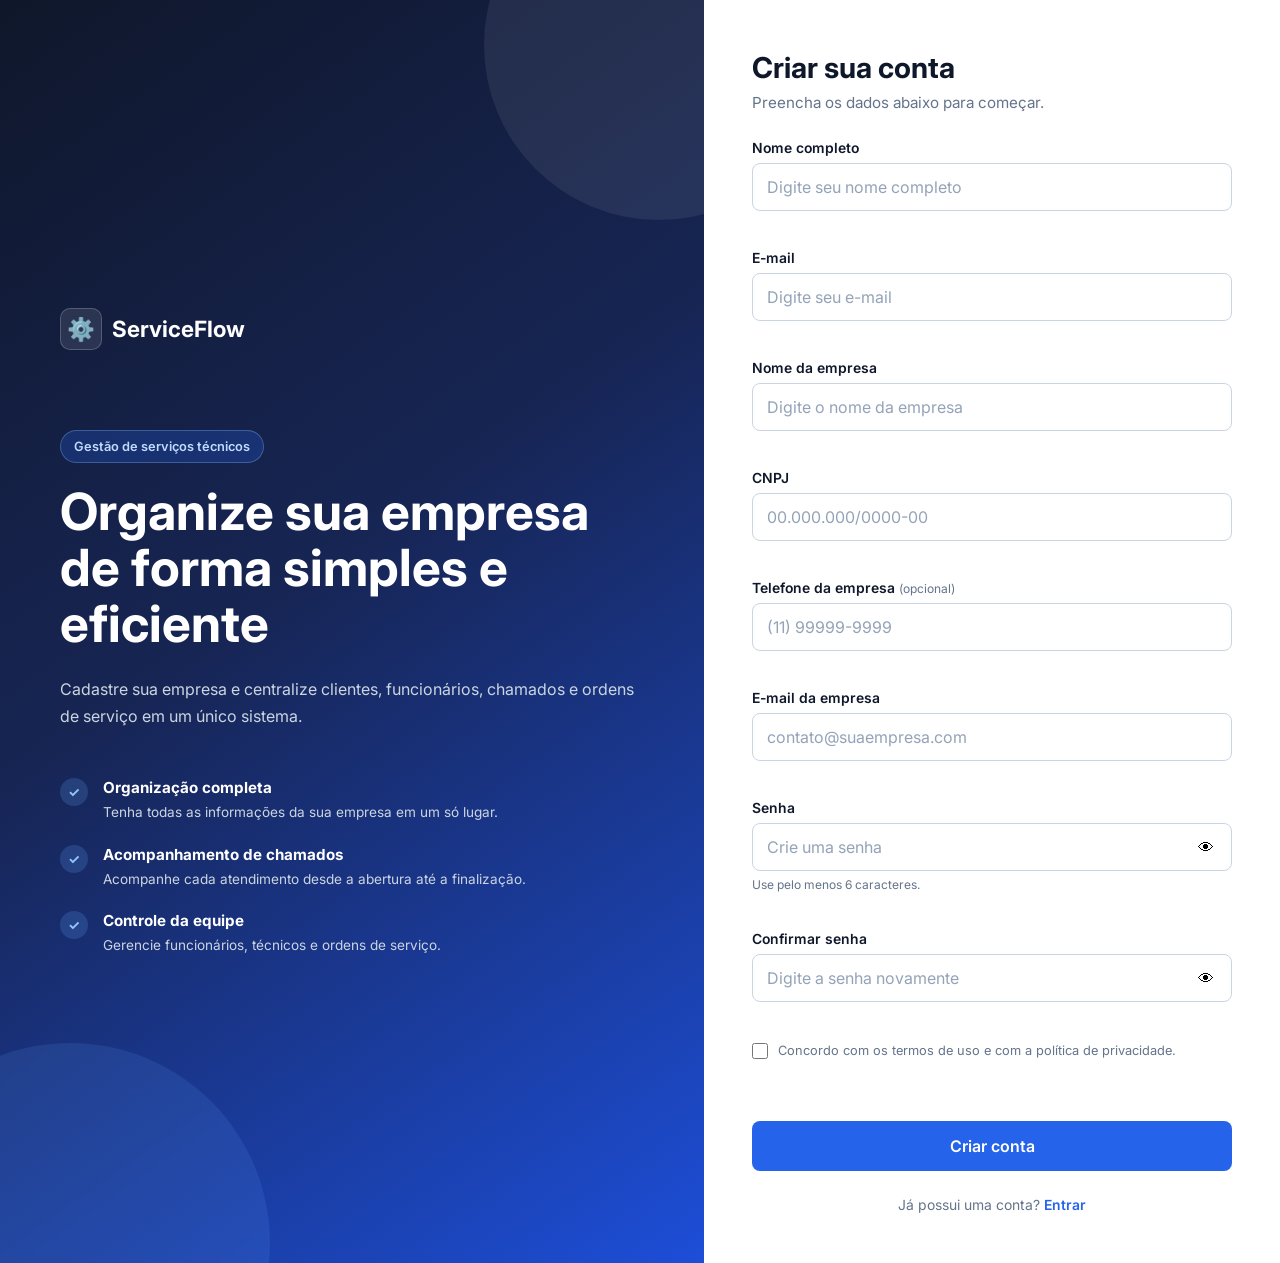
==== frontend/index.html @ 205b3e20 "feat: conclui interface administrativa do ServiceFlow" ====
<!DOCTYPE html>
<html lang="pt-br">

<head>
    <meta charset="UTF-8">

    <meta name="viewport" content="width=device-width, initial-scale=1.0">

    <title>Cadastro | ServiceFlow</title>

    <link rel="preconnect" href="https://fonts.googleapis.com">

    <link rel="preconnect" href="https://fonts.gstatic.com" crossorigin>

    <link href="https://fonts.googleapis.com/css2?family=Inter:wght@400;500;600;700&display=swap" rel="stylesheet">

    <link rel="stylesheet" href="../frontend/css/cadastro.css">
</head>

<body>

    <main class="register-page">

        <section class="presentation-section">

            <div class="presentation-content">

                <a href="index.html" class="logo">
                    <span class="logo-icon">⚙️</span>
                    <span>ServiceFlow</span>
                </a>

                <div class="presentation-text">

                    <span class="presentation-badge">
                        Gestão de serviços técnicos
                    </span>

                    <h1>
                        Organize sua empresa de forma simples e eficiente
                    </h1>

                    <p>
                        Cadastre sua empresa e centralize clientes,
                        funcionários, chamados e ordens de serviço em
                        um único sistema.
                    </p>

                </div>

                <div class="benefits">

                    <article class="benefit">

                        <div class="benefit-icon">
                            ✓
                        </div>

                        <div>
                            <h2>Organização completa</h2>

                            <p>
                                Tenha todas as informações da sua empresa
                                em um só lugar.
                            </p>
                        </div>

                    </article>

                    <article class="benefit">

                        <div class="benefit-icon">
                            ✓
                        </div>

                        <div>
                            <h2>Acompanhamento de chamados</h2>

                            <p>
                                Acompanhe cada atendimento desde a abertura
                                até a finalização.
                            </p>
                        </div>

                    </article>

                    <article class="benefit">

                        <div class="benefit-icon">
                            ✓
                        </div>

                        <div>
                            <h2>Controle da equipe</h2>

                            <p>
                                Gerencie funcionários, técnicos e ordens
                                de serviço.
                            </p>
                        </div>

                    </article>

                </div>

            </div>

        </section>

        <section class="form-section">

            <div class="register-card">

                <header class="register-header">

                    <h2>Criar sua conta</h2>

                    <p>
                        Preencha os dados abaixo para começar.
                    </p>

                </header>

                <div class="register-message" id="register-message" role="alert"></div>

                <form class="register-form" id="register-form" novalidate>

                    <div class="form-group">

                        <label for="nome">
                            Nome completo
                        </label>

                        <input type="text" id="nome" name="nome" placeholder="Digite seu nome completo"
                            autocomplete="name">

                        <small class="field-error" id="nome-error"></small>

                    </div>

                    <div class="form-group">

                        <label for="email">
                            E-mail
                        </label>

                        <input type="email" id="email" name="email" placeholder="Digite seu e-mail"
                            autocomplete="email">

                        <small class="field-error" id="email-error"></small>

                    </div>

                    <div class="form-group">

                        <label for="empresa">
                            Nome da empresa
                        </label>

                        <input type="text" id="empresa" name="empresa" placeholder="Digite o nome da empresa"
                            autocomplete="organization">

                        <small class="field-error" id="empresa-error"></small>

                    </div>

                    <div class="form-group">

                        <label for="cnpj">
                            CNPJ
                        </label>

                        <input type="text" id="cnpj" name="cnpj" placeholder="00.000.000/0000-00" inputmode="numeric"
                            maxlength="18">

                        <small class="field-error" id="cnpj-error"></small>

                    </div>

                    <div class="form-group">

                        <label for="telefone-empresa">
                            Telefone da empresa
                            <span class="optional-label">
                                (opcional)
                            </span>
                        </label>

                        <input type="tel" id="telefone-empresa" name="telefoneEmpresa" placeholder="(11) 99999-9999"
                            autocomplete="tel" maxlength="15">

                        <small class="field-error" id="telefone-empresa-error"></small>

                    </div>

                    <div class="form-group">

                        <label for="email-empresa">
                            E-mail da empresa
                        </label>

                        <input type="email" id="email-empresa" name="emailEmpresa" placeholder="contato@suaempresa.com"
                            autocomplete="email">

                        <small class="field-error" id="email-empresa-error"></small>

                    </div>

                    <div class="form-group">

                        <label for="senha">
                            Senha
                        </label>

                        <div class="password-container">

                            <input type="password" id="senha" name="senha" placeholder="Crie uma senha"
                                autocomplete="new-password">

                            <button type="button" class="show-password" data-input="senha" aria-label="Mostrar senha">
                                👁
                            </button>

                        </div>

                        <small class="password-help">
                            Use pelo menos 6 caracteres.
                        </small>

                        <small class="field-error" id="senha-error"></small>

                    </div>

                    <div class="form-group">

                        <label for="confirmar-senha">
                            Confirmar senha
                        </label>

                        <div class="password-container">

                            <input type="password" id="confirmar-senha" name="confirmarSenha"
                                placeholder="Digite a senha novamente" autocomplete="new-password">

                            <button type="button" class="show-password" data-input="confirmar-senha"
                                aria-label="Mostrar senha">
                                👁
                            </button>

                        </div>

                        <small class="field-error" id="confirmar-senha-error"></small>

                    </div>

                    <label class="terms-container">

                        <input type="checkbox" id="termos" name="termos">

                        <span>
                            Concordo com os termos de uso e com a
                            política de privacidade.
                        </span>

                    </label>

                    <small class="field-error" id="termos-error"></small>

                    <button type="submit" class="register-button" id="register-button">
                        Criar conta
                    </button>

                </form>

                <footer class="register-footer">

                    <p>
                        Já possui uma conta?

                        <a href="login.html">
                            Entrar
                        </a>
                    </p>

                </footer>

            </div>

        </section>

    </main>

    <script src="../frontend/js/cadastro.js"></script>

</body>

</html>
---- frontend/css/cadastro.css ----
* {
    margin: 0;
    padding: 0;
    box-sizing: border-box;
}

:root {
    --primary: #2563eb;
    --primary-hover: #1d4ed8;
    --primary-light: #dbeafe;

    --background: #f8fafc;
    --surface: #ffffff;

    --text: #0f172a;
    --text-secondary: #64748b;

    --border: #cbd5e1;
    --border-focus: #2563eb;

    --success: #16a34a;
    --success-background: #dcfce7;

    --danger: #dc2626;
    --danger-background: #fee2e2;
}

body {
    min-height: 100vh;

    font-family: "Inter", sans-serif;

    background: var(--background);
    color: var(--text);
}

button,
input {
    font: inherit;
}

.register-page {
    display: grid;
    grid-template-columns: minmax(0, 1.1fr) minmax(480px, 0.9fr);

    min-height: 100vh;
}

.presentation-section {
    position: relative;

    display: flex;
    align-items: center;

    padding: 60px;

    overflow: hidden;

    background:
        linear-gradient(
            145deg,
            #0f172a 0%,
            #172554 45%,
            #1d4ed8 100%
        );

    color: #ffffff;
}

.presentation-section::before {
    content: "";

    position: absolute;
    top: -130px;
    right: -130px;

    width: 350px;
    height: 350px;
    border-radius: 50%;

    background: rgba(255, 255, 255, 0.07);
}

.presentation-section::after {
    content: "";

    position: absolute;
    bottom: -180px;
    left: -130px;

    width: 400px;
    height: 400px;
    border-radius: 50%;

    background: rgba(96, 165, 250, 0.13);
}

.presentation-content {
    position: relative;
    z-index: 1;

    width: 100%;
    max-width: 650px;
    margin: 0 auto;
}

.logo {
    display: inline-flex;
    align-items: center;
    gap: 10px;

    margin-bottom: 80px;

    color: #ffffff;

    font-size: 1.4rem;
    font-weight: 700;

    text-decoration: none;
}

.logo-icon {
    display: flex;
    align-items: center;
    justify-content: center;

    width: 42px;
    height: 42px;

    border: 1px solid rgba(255, 255, 255, 0.2);
    border-radius: 10px;

    background: rgba(255, 255, 255, 0.1);
}

.presentation-badge {
    display: inline-flex;

    margin-bottom: 20px;
    padding: 8px 13px;

    border: 1px solid rgba(147, 197, 253, 0.3);
    border-radius: 999px;

    background: rgba(37, 99, 235, 0.25);

    color: #bfdbfe;

    font-size: 0.8rem;
    font-weight: 600;
}

.presentation-text h1 {
    max-width: 600px;

    font-size: clamp(2rem, 4vw, 3.4rem);
    line-height: 1.1;
}

.presentation-text > p {
    max-width: 580px;

    margin-top: 24px;

    color: #cbd5e1;

    font-size: 1rem;
    line-height: 1.7;
}

.benefits {
    display: flex;
    flex-direction: column;
    gap: 22px;

    margin-top: 48px;
}

.benefit {
    display: flex;
    align-items: flex-start;
    gap: 15px;
}

.benefit-icon {
    display: flex;
    align-items: center;
    justify-content: center;

    flex-shrink: 0;

    width: 28px;
    height: 28px;
    border-radius: 50%;

    background: rgba(96, 165, 250, 0.2);
    color: #93c5fd;

    font-size: 0.85rem;
    font-weight: 700;
}

.benefit h2 {
    font-size: 0.95rem;
}

.benefit p {
    margin-top: 5px;

    color: #cbd5e1;

    font-size: 0.85rem;
    line-height: 1.5;
}

.form-section {
    display: flex;
    align-items: center;
    justify-content: center;

    padding: 50px 32px;

    background: var(--surface);
}

.register-card {
    width: 100%;
    max-width: 480px;
}

.register-header {
    margin-bottom: 28px;
}

.register-header h2 {
    font-size: 1.8rem;
}

.register-header p {
    margin-top: 8px;

    color: var(--text-secondary);

    font-size: 0.95rem;
}

.register-message {
    display: none;

    margin-bottom: 20px;
    padding: 13px 15px;

    border-radius: 8px;

    font-size: 0.88rem;
    line-height: 1.5;
}

.register-message.error {
    display: block;

    border: 1px solid #fecaca;

    background: var(--danger-background);
    color: #991b1b;
}

.register-message.success {
    display: block;

    border: 1px solid #bbf7d0;

    background: var(--success-background);
    color: #166534;
}

.register-form {
    display: flex;
    flex-direction: column;
    gap: 18px;
}

.form-group {
    display: flex;
    flex-direction: column;
}

.form-group label {
    margin-bottom: 7px;

    font-size: 0.87rem;
    font-weight: 600;
}

.form-group input {
    width: 100%;
    height: 48px;

    padding: 0 14px;

    border: 1px solid var(--border);
    border-radius: 8px;

    background: #ffffff;
    color: var(--text);

    outline: none;

    transition:
        border-color 0.2s ease,
        box-shadow 0.2s ease;
}

.form-group input::placeholder {
    color: #94a3b8;
}

.form-group input:focus {
    border-color: var(--border-focus);

    box-shadow:
        0 0 0 3px rgba(37, 99, 235, 0.12);
}

.form-group input.input-error {
    border-color: var(--danger);

    box-shadow:
        0 0 0 3px rgba(220, 38, 38, 0.08);
}

.password-container {
    position: relative;
}

.password-container input {
    padding-right: 48px;
}

.show-password {
    position: absolute;
    top: 50%;
    right: 8px;

    display: flex;
    align-items: center;
    justify-content: center;

    width: 36px;
    height: 36px;

    border: none;
    border-radius: 6px;

    background: transparent;

    cursor: pointer;

    transform: translateY(-50%);
}

.show-password:hover {
    background: #f1f5f9;
}

.password-help {
    margin-top: 6px;

    color: var(--text-secondary);

    font-size: 0.75rem;
}

.field-error {
    min-height: 16px;
    margin-top: 5px;

    color: var(--danger);

    font-size: 0.75rem;
}

.terms-container {
    display: flex;
    align-items: flex-start;
    gap: 10px;

    color: var(--text-secondary);

    font-size: 0.8rem;
    line-height: 1.5;

    cursor: pointer;
}

.terms-container input {
    width: 16px;
    height: 16px;
    margin-top: 2px;

    accent-color: var(--primary);
}

.register-button {
    display: flex;
    align-items: center;
    justify-content: center;

    width: 100%;
    min-height: 50px;
    margin-top: 4px;

    border: none;
    border-radius: 8px;

    background: var(--primary);
    color: #ffffff;

    font-weight: 600;

    cursor: pointer;

    transition:
        background 0.2s ease,
        transform 0.2s ease;
}

.register-button:hover {
    background: var(--primary-hover);
}

.register-button:active {
    transform: scale(0.99);
}

.register-button:disabled {
    opacity: 0.65;
    cursor: not-allowed;
}

.register-footer {
    margin-top: 26px;

    color: var(--text-secondary);

    text-align: center;
    font-size: 0.87rem;
}

.register-footer a {
    color: var(--primary);

    font-weight: 600;

    text-decoration: none;
}

.register-footer a:hover {
    text-decoration: underline;
}

@media (max-width: 950px) {
    .register-page {
        grid-template-columns: 1fr;
    }

    .presentation-section {
        display: none;
    }

    .form-section {
        min-height: 100vh;
    }
}

@media (max-width: 550px) {
    .form-section {
        align-items: flex-start;

        padding: 32px 20px;
    }

    .register-header h2 {
        font-size: 1.55rem;
    }
}

.optional-label {
    color: var(--text-secondary);
    font-size: 0.75rem;
    font-weight: 400;
}
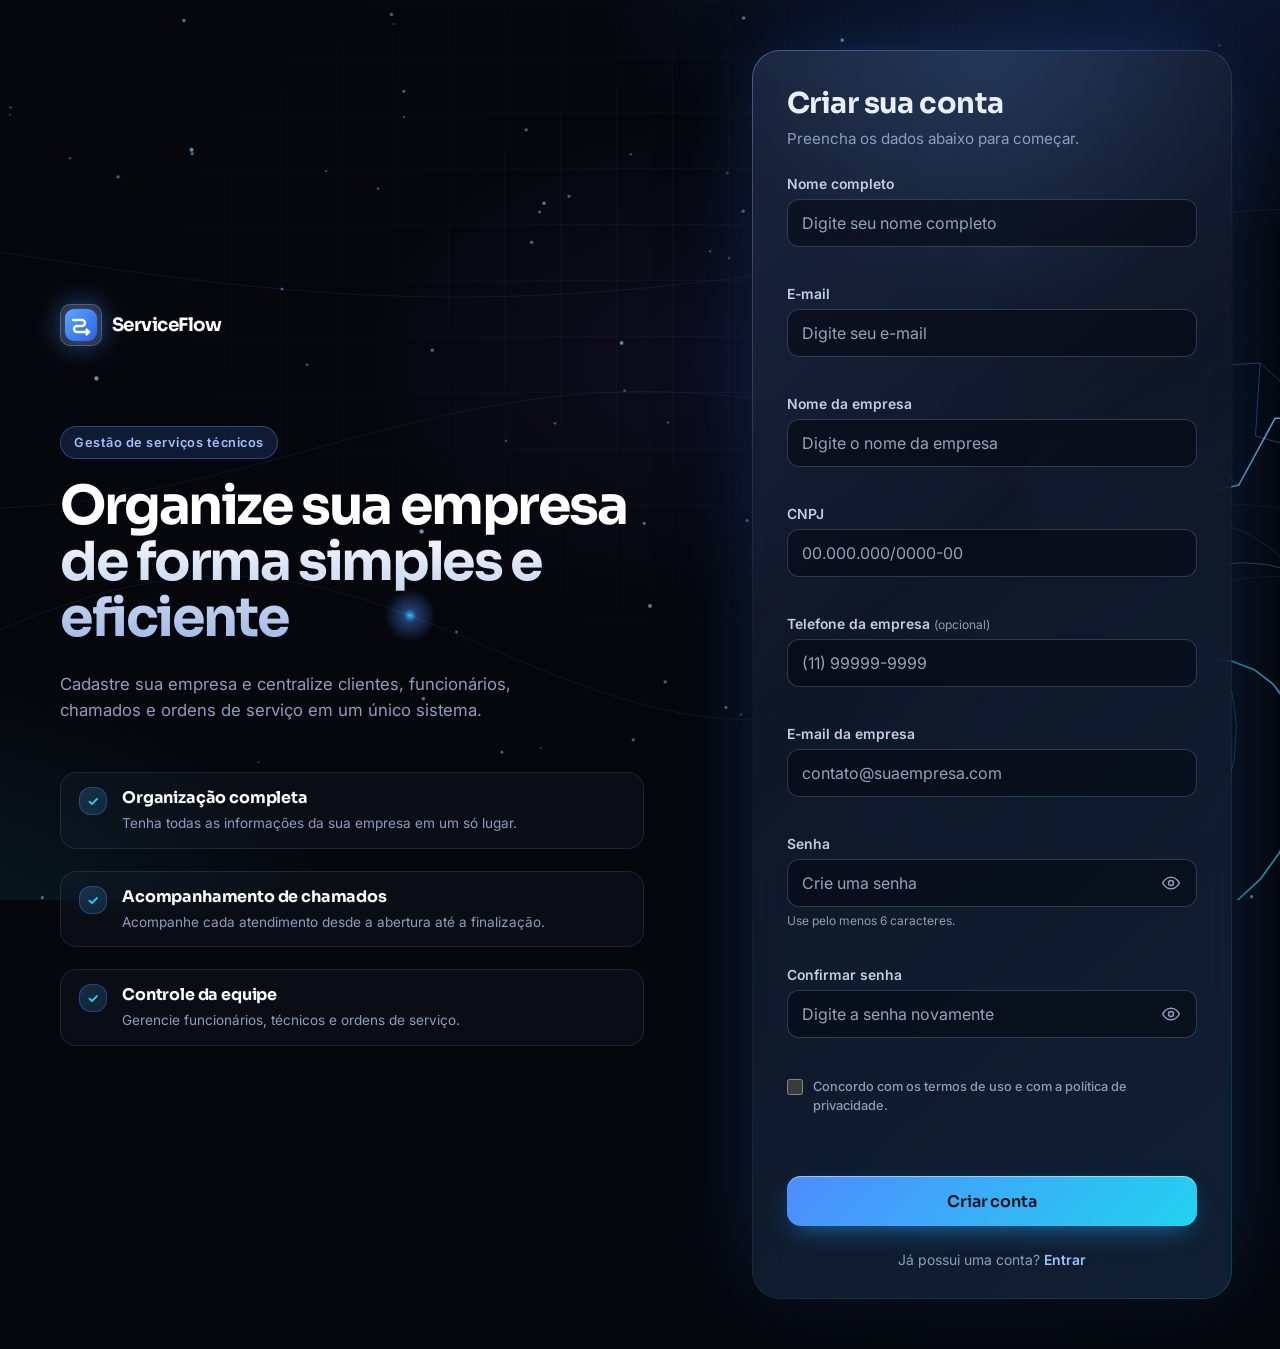
==== commit f7f1dfa4: "feat: atualiza projeto ServiceFlow" ====
--- a/frontend/index.html
+++ b/frontend/index.html
@@ -12,9 +12,11 @@
 
     <link rel="preconnect" href="https://fonts.gstatic.com" crossorigin>
 
-    <link href="https://fonts.googleapis.com/css2?family=Inter:wght@400;500;600;700&display=swap" rel="stylesheet">
-
-    <link rel="stylesheet" href="../frontend/css/cadastro.css">
+    <link href="https://fonts.googleapis.com/css2?family=Inter:wght@400;500;600;700&family=Sora:wght@500;600;700&family=JetBrains+Mono:wght@500;600&display=swap" rel="stylesheet">
+
+    <link rel="stylesheet" href="css/cadastro.css">
+    <link rel="stylesheet" href="css/flux.css">
+    <link rel="stylesheet" href="css/auth.css">
 </head>
 
 <body>
@@ -26,7 +28,7 @@
             <div class="presentation-content">
 
                 <a href="index.html" class="logo">
-                    <span class="logo-icon">⚙️</span>
+                    <span class="logo-icon"><svg viewBox="0 0 32 32" aria-hidden="true" focusable="false"><defs><linearGradient id="sf-logo-g" x1="0" y1="0" x2="1" y2="1"><stop offset="0" stop-color="#60a5fa"/><stop offset="1" stop-color="#2563eb"/></linearGradient></defs><rect width="32" height="32" rx="9" fill="url(#sf-logo-g)"/><path d="M8 11h9a3 3 0 0 1 0 6H12a3 3 0 0 0 0 6h12" fill="none" stroke="#fff" stroke-width="2.4" stroke-linecap="round" stroke-linejoin="round"/><path d="M21.5 20.5 24 23l-2.5 2.5" fill="none" stroke="#fff" stroke-width="2.4" stroke-linecap="round" stroke-linejoin="round"/></svg></span>
                     <span>ServiceFlow</span>
                 </a>
 
@@ -217,9 +219,7 @@
                             <input type="password" id="senha" name="senha" placeholder="Crie uma senha"
                                 autocomplete="new-password">
 
-                            <button type="button" class="show-password" data-input="senha" aria-label="Mostrar senha">
-                                👁
-                            </button>
+                            <button type="button" class="show-password" data-input="senha" aria-label="Mostrar senha"><svg viewBox="0 0 24 24" aria-hidden="true" focusable="false" fill="none" stroke="currentColor" stroke-width="1.8" stroke-linecap="round" stroke-linejoin="round"><path d="M2 12s3.6-7 10-7 10 7 10 7-3.6 7-10 7S2 12 2 12z"/><circle cx="12" cy="12" r="3"/></svg></button>
 
                         </div>
 
@@ -243,9 +243,7 @@
                                 placeholder="Digite a senha novamente" autocomplete="new-password">
 
                             <button type="button" class="show-password" data-input="confirmar-senha"
-                                aria-label="Mostrar senha">
-                                👁
-                            </button>
+                                aria-label="Mostrar senha"><svg viewBox="0 0 24 24" aria-hidden="true" focusable="false" fill="none" stroke="currentColor" stroke-width="1.8" stroke-linecap="round" stroke-linejoin="round"><path d="M2 12s3.6-7 10-7 10 7 10 7-3.6 7-10 7S2 12 2 12z"/><circle cx="12" cy="12" r="3"/></svg></button>
 
                         </div>
 
@@ -290,8 +288,12 @@
 
     </main>
 
-    <script src="../frontend/js/cadastro.js"></script>
-
+    <script src="js/config.js"></script>
+
+    <script src="js/cadastro.js"></script>
+
+    <script src="js/effects.js"></script>
+    <script src="js/scene.js"></script>
 </body>
 
 </html>
--- a/frontend/css/flux.css
+++ b/frontend/css/flux.css
@@ -0,0 +1,691 @@
+/* =========================================================
+   ServiceFlow — "Flux" design system
+   Carregado DEPOIS do CSS de cada página. Define os tokens
+   de cor/tipografia e reestiliza os componentes comuns
+   (menu, cards, botões, tabelas, formulários, modais).
+   ========================================================= */
+
+:root {
+    color-scheme: dark;
+
+    /* superfícies */
+    --bg: #05070d;
+    --background: #05070d;
+    --surface: #0c1220;
+    --surface-2: #101829;
+    --surface-3: #162036;
+    --glass: rgba(13, 20, 36, 0.58);
+    --glass-strong: rgba(16, 24, 42, 0.82);
+    --sidebar: rgba(9, 14, 27, 0.72);
+    --sidebar-hover: rgba(79, 140, 255, 0.1);
+
+    /* linhas */
+    --line: rgba(148, 170, 220, 0.14);
+    --line-strong: rgba(148, 170, 220, 0.28);
+    --border: rgba(148, 170, 220, 0.16);
+    --border-strong: rgba(148, 170, 220, 0.3);
+    --border-focus: #7cc4ff;
+
+    /* marca */
+    --primary: #4f8cff;
+    --primary-hover: #3b78f0;
+    --cyan: #22d3ee;
+    --amber: #ffb547;
+    --grad: linear-gradient(135deg, #4f8cff 0%, #22d3ee 100%);
+    --grad-soft: linear-gradient(135deg, rgba(79, 140, 255, 0.22), rgba(34, 211, 238, 0.12));
+    --primary-light: rgba(79, 140, 255, 0.16);
+    --primary-soft: rgba(79, 140, 255, 0.16);
+    --primary-text: #9cc2ff;
+    --primary-line: rgba(79, 140, 255, 0.4);
+
+    /* texto */
+    --text: #e8eefb;
+    --text-secondary: #8e9db9;
+
+    /* semânticas */
+    --success: #34d399;
+    --success-soft: rgba(52, 211, 153, 0.14);
+    --success-background: rgba(52, 211, 153, 0.14);
+    --success-text: #86efc5;
+    --success-line: rgba(52, 211, 153, 0.4);
+    --warning: #ffb547;
+    --warning-soft: rgba(255, 181, 71, 0.14);
+    --warning-text: #ffd089;
+    --danger: #ff6b7a;
+    --danger-soft: rgba(255, 107, 122, 0.14);
+    --danger-background: rgba(255, 107, 122, 0.14);
+    --danger-text: #ffadb6;
+    --danger-line: rgba(255, 107, 122, 0.4);
+    --orange-soft: rgba(251, 146, 60, 0.14);
+    --orange-text: #fdba74;
+
+    /* profundidade */
+    --radius: 18px;
+    --radius-sm: 12px;
+    --glow: 0 0 0 1px rgba(79, 140, 255, 0.38), 0 14px 44px -14px rgba(34, 140, 255, 0.55);
+    --shadow-card: 0 1px 0 rgba(255, 255, 255, 0.05) inset, 0 24px 48px -28px rgba(0, 0, 0, 0.9);
+    --ease: cubic-bezier(0.2, 0.75, 0.2, 1);
+
+    /* tipografia */
+    --font-display: "Sora", "Inter", system-ui, -apple-system, "Segoe UI", sans-serif;
+    --font-body: "Inter", system-ui, -apple-system, "Segoe UI", sans-serif;
+    --font-mono: "JetBrains Mono", ui-monospace, "SFMono-Regular", Menlo, Consolas, monospace;
+}
+
+/* ---------- base ---------- */
+html { scrollbar-color: var(--line-strong) transparent; }
+
+body {
+    font-family: var(--font-body);
+    color: var(--text);
+    background: var(--bg);
+    -webkit-font-smoothing: antialiased;
+    position: relative;
+    isolation: isolate;
+}
+
+/* atmosfera: névoa de luz + malha fina que desaparece nas bordas */
+body::before {
+    content: "";
+    position: fixed;
+    inset: 0;
+    z-index: -2;
+    background:
+        radial-gradient(900px 520px at 88% -8%, rgba(56, 120, 255, 0.2), transparent 62%),
+        radial-gradient(760px 480px at -8% 108%, rgba(34, 211, 238, 0.11), transparent 60%),
+        radial-gradient(520px 360px at 55% 40%, rgba(120, 90, 255, 0.07), transparent 70%),
+        var(--bg);
+    animation: sf-drift 26s ease-in-out infinite alternate;
+}
+
+body::after {
+    content: "";
+    position: fixed;
+    inset: 0;
+    z-index: -1;
+    pointer-events: none;
+    background-image:
+        linear-gradient(rgba(148, 170, 220, 0.045) 1px, transparent 1px),
+        linear-gradient(90deg, rgba(148, 170, 220, 0.045) 1px, transparent 1px);
+    background-size: 56px 56px;
+    mask-image: radial-gradient(ellipse 80% 70% at 60% 30%, #000 20%, transparent 75%);
+    -webkit-mask-image: radial-gradient(ellipse 80% 70% at 60% 30%, #000 20%, transparent 75%);
+}
+
+@keyframes sf-drift {
+    from { transform: translate3d(0, 0, 0) scale(1); }
+    to   { transform: translate3d(-1.5%, 1.2%, 0) scale(1.04); }
+}
+
+h1, h2, h3, .card-value { font-family: var(--font-display); letter-spacing: -0.01em; }
+
+::selection { background: rgba(79, 140, 255, 0.5); color: #fff; }
+::placeholder { color: #5b6b8a; opacity: 1; }
+
+:focus-visible { outline: 2px solid var(--border-focus); outline-offset: 2px; }
+
+/* ---------- estrutura: menu flutuante ---------- */
+.app-container { background: transparent; }
+
+.sidebar {
+    top: 16px;
+    left: 16px;
+    width: 248px;
+    height: calc(100vh - 32px);
+    border: 1px solid var(--line);
+    border-radius: 24px;
+    background:
+        linear-gradient(180deg, rgba(79, 140, 255, 0.1), transparent 240px),
+        var(--sidebar);
+    backdrop-filter: blur(22px) saturate(140%);
+    -webkit-backdrop-filter: blur(22px) saturate(140%);
+    box-shadow: var(--shadow-card), 0 0 60px -30px rgba(56, 120, 255, 0.5);
+    transition: width 0.35s var(--ease), transform 0.3s ease;
+    view-transition-name: sf-sidebar;
+    overflow: hidden;
+}
+
+.sidebar-header { border-bottom: 1px solid var(--line); padding: 0 20px; min-height: 76px; }
+
+.logo { font-family: var(--font-display); font-size: 1.15rem; letter-spacing: -0.02em; }
+.logo-icon { display: grid; place-items: center; filter: drop-shadow(0 0 14px rgba(79, 140, 255, 0.75)); }
+.logo-icon svg { width: 2rem; height: 2rem; }
+.logo:hover .logo-icon { animation: sf-wobble 0.8s var(--ease); }
+
+@keyframes sf-wobble {
+    0% { transform: rotate(0) scale(1); }
+    40% { transform: rotate(-8deg) scale(1.08); }
+    100% { transform: rotate(0) scale(1); }
+}
+
+.sidebar-menu { display: grid; gap: 4px; padding: 16px 12px; overflow-y: auto; flex: 1; align-content: start; grid-auto-rows: min-content; }
+
+.menu-item {
+    position: relative;
+    padding: 12px 14px;
+    border-radius: 14px;
+    color: #a9b6cf;
+    font-weight: 500;
+    font-size: 0.93rem;
+    white-space: nowrap;
+    transition: background 0.25s ease, color 0.25s ease, transform 0.25s var(--ease);
+}
+
+.menu-icon { display: grid; place-items: center; width: 22px; flex-shrink: 0; transition: transform 0.3s var(--ease), color 0.25s ease; }
+
+.menu-item:hover { background: rgba(148, 170, 220, 0.08); color: #fff; transform: translateX(3px); }
+.menu-item:hover .menu-icon { transform: scale(1.12); }
+
+.menu-item.active {
+    color: #fff;
+    background: linear-gradient(90deg, rgba(79, 140, 255, 0.22), rgba(34, 211, 238, 0.06));
+    box-shadow: inset 0 0 0 1px rgba(79, 140, 255, 0.28);
+}
+
+.menu-item.active::before {
+    content: "";
+    position: absolute;
+    left: -12px;
+    top: 22%;
+    bottom: 22%;
+    width: 4px;
+    border-radius: 0 4px 4px 0;
+    background: var(--grad);
+    box-shadow: 0 0 14px 2px rgba(34, 211, 238, 0.7);
+}
+
+.menu-item.active .menu-icon { color: var(--cyan); filter: drop-shadow(0 0 8px rgba(34, 211, 238, 0.7)); }
+
+.sidebar-footer { border-top: 1px solid var(--line); padding: 12px; display: grid; gap: 6px; }
+
+.logout-button {
+    padding: 11px 14px;
+    border-radius: 14px;
+    color: #a9b6cf;
+    font-family: inherit;
+    font-size: 0.93rem;
+    font-weight: 500;
+    transition: background 0.25s ease, color 0.25s ease;
+}
+.logout-button:hover { background: var(--danger-soft); color: var(--danger-text); }
+.logout-button svg { width: 1.15rem; height: 1.15rem; flex-shrink: 0; }
+
+.sf-collapse {
+    display: flex;
+    align-items: center;
+    gap: 14px;
+    width: 100%;
+    padding: 11px 14px;
+    border: 0;
+    border-radius: 14px;
+    background: transparent;
+    color: #7f8fab;
+    font: inherit;
+    font-size: 0.85rem;
+    cursor: pointer;
+    transition: background 0.25s ease, color 0.25s ease;
+}
+.sf-collapse:hover { background: rgba(148, 170, 220, 0.08); color: #fff; }
+.sf-collapse svg { width: 1.15rem; height: 1.15rem; flex-shrink: 0; transition: transform 0.35s var(--ease); }
+
+.main-content { margin-left: 280px; width: calc(100% - 280px); transition: margin 0.35s var(--ease), width 0.35s var(--ease); }
+
+body.sf-collapsed .sidebar { width: 84px; }
+body.sf-collapsed .main-content { margin-left: 116px; width: calc(100% - 116px); }
+body.sf-collapsed .sidebar .logo-text,
+body.sf-collapsed .sidebar .menu-item > span:not(.menu-icon),
+body.sf-collapsed .sidebar .logout-button > span:not(.sf-ico),
+body.sf-collapsed .sidebar .sf-collapse > span { display: none; }
+body.sf-collapsed .sidebar .sidebar-header { justify-content: center; padding: 0; }
+body.sf-collapsed .sidebar .menu-item,
+body.sf-collapsed .sidebar .logout-button,
+body.sf-collapsed .sidebar .sf-collapse { justify-content: center; padding-left: 0; padding-right: 0; }
+body.sf-collapsed .sidebar .sf-collapse svg { transform: rotate(180deg); }
+body.sf-collapsed .sidebar .menu-item.active::before { left: -12px; }
+
+/* ---------- barra superior ---------- */
+.topbar {
+    position: sticky;
+    top: 0;
+    z-index: 60;
+    min-height: 72px;
+    background: rgba(5, 7, 13, 0.55);
+    backdrop-filter: blur(16px) saturate(140%);
+    -webkit-backdrop-filter: blur(16px) saturate(140%);
+    border-bottom: 1px solid var(--line);
+}
+
+.topbar h1 { font-size: 1.25rem; }
+.topbar p { color: var(--text-secondary); }
+
+/* o título grande já aparece no corpo da página: na barra vira um "rastro" discreto */
+.main-content:has(.page-header) .topbar h1 {
+    font-size: 0.8rem;
+    font-weight: 600;
+    letter-spacing: 0.14em;
+    text-transform: uppercase;
+    color: var(--text-secondary);
+    display: flex;
+    align-items: center;
+    gap: 10px;
+}
+.main-content:has(.page-header) .topbar h1::before {
+    content: "";
+    width: 7px;
+    height: 7px;
+    border-radius: 50%;
+    background: var(--grad);
+    box-shadow: 0 0 12px 2px rgba(34, 211, 238, 0.7);
+}
+.main-content:has(.page-header) .topbar p { display: none; }
+
+.user-area { border-radius: 999px; padding: 6px 8px 6px 16px; border: 1px solid transparent; transition: background 0.25s ease, border-color 0.25s ease; }
+.user-area:hover { background: rgba(148, 170, 220, 0.08); border-color: var(--line); }
+
+.user-avatar,
+.topbar-avatar,
+.profile-avatar {
+    background: var(--grad) !important;
+    color: #04101f !important;
+    font-family: var(--font-display);
+    font-weight: 700;
+    box-shadow: 0 0 0 3px rgba(79, 140, 255, 0.2), 0 8px 24px -8px rgba(34, 211, 238, 0.7);
+}
+
+.menu-button {
+    display: none;
+    border-radius: 12px;
+    border: 1px solid var(--line);
+    background: var(--glass);
+    color: var(--text);
+    backdrop-filter: blur(10px);
+}
+
+/* ---------- títulos de página ---------- */
+.page-header h2,
+.page-header h1,
+.welcome-section h2 {
+    font-family: var(--font-display);
+    font-size: clamp(1.5rem, 2.4vw, 2rem);
+    letter-spacing: -0.03em;
+    background: linear-gradient(180deg, #fff 30%, #a7bbe0);
+    -webkit-background-clip: text;
+    background-clip: text;
+    -webkit-text-fill-color: transparent;
+}
+.page-header p,
+.welcome-section p { color: var(--text-secondary); }
+
+/* ---------- superfícies de vidro com borda de luz e brilho do mouse ---------- */
+.summary-card,
+.dashboard-panel,
+.table-container,
+.content-card,
+.profile-card,
+.form-card,
+.detail-card,
+.chart-panel,
+.panel,
+.card,
+.selected-ticket-card,
+.modal,
+.confirmation-modal {
+    --px: 50%;
+    --py: 0%;
+    position: relative;
+    border: 1px solid transparent !important;
+    border-radius: var(--radius) !important;
+    background:
+        linear-gradient(var(--glass), var(--glass)) padding-box,
+        linear-gradient(140deg, rgba(120, 165, 255, 0.4), rgba(255, 255, 255, 0.04) 38%, rgba(34, 211, 238, 0.2)) border-box !important;
+    backdrop-filter: blur(14px) saturate(130%);
+    -webkit-backdrop-filter: blur(14px) saturate(130%);
+    box-shadow: var(--shadow-card) !important;
+    color: var(--text);
+}
+
+.summary-card::before,
+.dashboard-panel::before,
+.table-container::before,
+.content-card::before,
+.profile-card::before,
+.form-card::before,
+.chart-panel::before {
+    content: "";
+    position: absolute;
+    inset: 0;
+    z-index: 0;
+    border-radius: inherit;
+    pointer-events: none;
+    opacity: 0;
+    background: radial-gradient(360px circle at var(--px) var(--py), rgba(110, 170, 255, 0.16), transparent 62%);
+    transition: opacity 0.35s ease;
+}
+.summary-card:hover::before,
+.dashboard-panel:hover::before,
+.table-container:hover::before,
+.content-card:hover::before,
+.profile-card:hover::before,
+.form-card:hover::before,
+.chart-panel:hover::before { opacity: 1; }
+
+.summary-card > *,
+.dashboard-panel > *,
+.table-container > *,
+.content-card > *,
+.profile-card > *,
+.form-card > *,
+.chart-panel > * { position: relative; z-index: 1; }
+
+.summary-card { transition: transform 0.35s var(--ease), box-shadow 0.35s ease; transform-style: preserve-3d; will-change: transform; }
+.summary-card:hover { box-shadow: var(--shadow-card), 0 20px 50px -24px rgba(56, 130, 255, 0.55) !important; }
+
+.card-icon {
+    border-radius: 14px !important;
+    background: var(--grad-soft) !important;
+    color: var(--primary-text);
+    box-shadow: inset 0 0 0 1px rgba(79, 140, 255, 0.3), 0 0 22px -6px rgba(34, 211, 238, 0.5);
+    transform: translateZ(24px);
+}
+.card-icon svg { width: 22px; height: 22px; }
+
+.card-label, .panel-header p, .table-header p { color: var(--text-secondary); }
+.card-value { font-family: var(--font-mono); font-weight: 600; font-size: 2rem; letter-spacing: -0.04em; font-variant-numeric: tabular-nums; }
+
+.panel-header h2, .panel-header h3, .table-header h2, .table-header h3 { font-family: var(--font-display); letter-spacing: -0.01em; }
+
+/* ---------- botões ---------- */
+.primary-button,
+.save-button,
+.register-button,
+.confirm-button,
+button[type="submit"]:not(.secondary-button):not(.cancel-button) {
+    position: relative;
+    overflow: hidden;
+    border: 0 !important;
+    border-radius: 14px !important;
+    background: var(--grad) !important;
+    color: #04101f !important;
+    font-family: var(--font-display);
+    font-weight: 600;
+    letter-spacing: -0.005em;
+    box-shadow: 0 10px 28px -10px rgba(34, 160, 255, 0.7), inset 0 1px 0 rgba(255, 255, 255, 0.45) !important;
+    transition: transform 0.25s var(--ease), box-shadow 0.25s ease, filter 0.25s ease;
+}
+
+/* faixa de luz que atravessa o botão no hover */
+.primary-button::after,
+.save-button::after,
+.register-button::after,
+.confirm-button::after,
+button[type="submit"]:not(.secondary-button):not(.cancel-button)::after {
+    content: "";
+    position: absolute;
+    top: 0;
+    left: -80%;
+    width: 50%;
+    height: 100%;
+    background: linear-gradient(100deg, transparent, rgba(255, 255, 255, 0.55), transparent);
+    transform: skewX(-20deg);
+    pointer-events: none;
+}
+.primary-button:hover:not(:disabled)::after,
+.save-button:hover:not(:disabled)::after,
+.register-button:hover:not(:disabled)::after,
+.confirm-button:hover:not(:disabled)::after,
+button[type="submit"]:hover:not(:disabled):not(.secondary-button):not(.cancel-button)::after { left: 130%; transition: left 0.75s var(--ease); }
+
+.primary-button:hover:not(:disabled),
+.save-button:hover:not(:disabled),
+.register-button:hover:not(:disabled),
+.confirm-button:hover:not(:disabled),
+button[type="submit"]:hover:not(:disabled):not(.secondary-button):not(.cancel-button) {
+    transform: translateY(-2px);
+    filter: saturate(1.15);
+    box-shadow: 0 16px 36px -10px rgba(34, 190, 255, 0.8), inset 0 1px 0 rgba(255, 255, 255, 0.5) !important;
+}
+.primary-button:active:not(:disabled),
+.save-button:active:not(:disabled),
+button[type="submit"]:active:not(:disabled) { transform: translateY(0) scale(0.98); }
+button:disabled { opacity: 0.55; cursor: not-allowed; }
+
+.secondary-button,
+.cancel-button,
+.action-button,
+.pagination-button,
+.close-modal-button,
+.toolbar button:not(.primary-button) {
+    border: 1px solid var(--line-strong) !important;
+    border-radius: 12px !important;
+    background: rgba(148, 170, 220, 0.06) !important;
+    color: var(--text) !important;
+    font-family: inherit;
+    transition: background 0.25s ease, border-color 0.25s ease, transform 0.25s var(--ease), color 0.25s ease;
+}
+.secondary-button:hover:not(:disabled),
+.cancel-button:hover:not(:disabled),
+.action-button:hover:not(:disabled),
+.pagination-button:hover:not(:disabled),
+.close-modal-button:hover {
+    background: rgba(79, 140, 255, 0.14) !important;
+    border-color: var(--primary-line) !important;
+    color: #fff !important;
+    transform: translateY(-1px);
+}
+
+.botao-aprovar { background: var(--success-soft) !important; color: var(--success-text) !important; border: 1px solid var(--success-line) !important; border-radius: 12px !important; }
+.botao-rejeitar { background: var(--danger-soft) !important; color: var(--danger-text) !important; border: 1px solid var(--danger-line) !important; border-radius: 12px !important; }
+.botao-aprovar:hover, .botao-rejeitar:hover { filter: brightness(1.2); transform: translateY(-1px); }
+
+/* ---------- formulários ---------- */
+label { color: #c3cee4; font-weight: 500; }
+
+input:not([type="checkbox"]):not([type="radio"]):not([type="hidden"]),
+select,
+textarea {
+    border: 1px solid var(--line-strong) !important;
+    border-radius: 12px !important;
+    background: rgba(5, 9, 18, 0.55) !important;
+    color: var(--text) !important;
+    font-family: inherit;
+    transition: border-color 0.25s ease, box-shadow 0.25s ease, background 0.25s ease;
+}
+input:not([type="checkbox"]):not([type="radio"]):hover,
+select:hover,
+textarea:hover { border-color: rgba(148, 190, 255, 0.4) !important; }
+
+input:focus-visible,
+select:focus-visible,
+textarea:focus-visible {
+    outline: none;
+    border-color: var(--border-focus) !important;
+    background: rgba(8, 14, 28, 0.8) !important;
+    box-shadow: 0 0 0 4px rgba(79, 140, 255, 0.22), 0 0 24px -6px rgba(34, 211, 238, 0.45);
+}
+
+select option { background: #0c1220; color: var(--text); }
+input[type="checkbox"] { accent-color: var(--primary); }
+
+.input-error { border-color: var(--danger) !important; box-shadow: 0 0 0 3px rgba(255, 107, 122, 0.18); }
+.field-error { color: var(--danger-text); }
+.field-help, .password-help { color: var(--text-secondary); }
+
+.search-container, .search-box { position: relative; }
+.search-icon { color: var(--text-secondary); }
+.search-icon svg { width: 1.05rem; height: 1.05rem; }
+
+/* ---------- tabelas ---------- */
+table { border-collapse: separate; border-spacing: 0 6px; }
+thead th {
+    color: var(--text-secondary);
+    font-size: 0.72rem;
+    font-weight: 600;
+    letter-spacing: 0.1em;
+    text-transform: uppercase;
+    background: transparent !important;
+    border-bottom: 1px solid var(--line) !important;
+}
+tbody tr { transition: transform 0.25s var(--ease), background 0.25s ease, box-shadow 0.25s ease; }
+tbody td { background: rgba(148, 170, 220, 0.035); border: 0 !important; border-top: 1px solid transparent !important; color: var(--text); }
+tbody td:first-child { border-radius: 12px 0 0 12px; }
+tbody td:last-child { border-radius: 0 12px 12px 0; }
+tbody tr:hover { transform: translateX(3px); }
+tbody tr:hover td { background: rgba(79, 140, 255, 0.1); }
+tbody tr:hover td:first-child { box-shadow: inset 3px 0 0 var(--cyan); }
+.order-number, .ticket-title strong { font-family: var(--font-mono); font-size: 0.9em; }
+.secondary-information, .order-date { color: var(--text-secondary); }
+
+/* ---------- status e prioridades ---------- */
+.status-badge,
+.status,
+[class*="priority-"],
+.priority-badge {
+    border-radius: 999px !important;
+    font-weight: 600;
+    font-size: 0.74rem;
+    letter-spacing: 0.02em;
+    padding: 5px 12px;
+    box-shadow: inset 0 0 0 1px currentColor;
+    position: relative;
+}
+.status-open::before, .status-progress::before, .status-pendente::before {
+    content: "";
+    display: inline-block;
+    width: 6px;
+    height: 6px;
+    margin-right: 7px;
+    border-radius: 50%;
+    background: currentColor;
+    vertical-align: 1px;
+    animation: sf-pulse 2.2s ease-in-out infinite;
+}
+@keyframes sf-pulse {
+    0%, 100% { box-shadow: 0 0 0 0 currentColor; opacity: 1; }
+    50% { box-shadow: 0 0 0 5px transparent; opacity: 0.55; }
+}
+
+/* ---------- modais ---------- */
+.modal-overlay,
+.confirmation-overlay {
+    background: rgba(2, 4, 10, 0.62) !important;
+    backdrop-filter: blur(8px);
+    -webkit-backdrop-filter: blur(8px);
+    perspective: 1200px;
+}
+.modal, .confirmation-modal { background:
+        linear-gradient(var(--glass-strong), var(--glass-strong)) padding-box,
+        linear-gradient(140deg, rgba(120, 165, 255, 0.5), rgba(255, 255, 255, 0.05) 40%, rgba(34, 211, 238, 0.28)) border-box !important;
+    box-shadow: 0 40px 90px -30px rgba(0, 0, 0, 0.95), 0 0 80px -30px rgba(56, 130, 255, 0.55) !important; }
+.modal-overlay.visible .modal,
+.modal-overlay.active .modal,
+.confirmation-overlay.visible .confirmation-modal,
+.confirmation-overlay.active .confirmation-modal { animation: sf-modal-in 0.5s var(--ease) both; }
+
+@keyframes sf-modal-in {
+    from { opacity: 0; transform: translateY(24px) rotateX(10deg) scale(0.96); }
+    to   { opacity: 1; transform: none; }
+}
+.modal-header, .modal-footer { border-color: var(--line) !important; }
+.modal-header h2, .modal-header h3 { font-family: var(--font-display); }
+.modal-message { border-radius: 12px; }
+.close-modal-button { width: 38px; height: 38px; padding: 0; display: grid; place-items: center; line-height: 1; }
+
+/* ---------- vazio, carregando, paginação ---------- */
+.empty-state, .empty-table, .empty-list { color: var(--text-secondary); }
+.empty-icon { filter: drop-shadow(0 0 20px rgba(79, 140, 255, 0.5)); color: var(--primary-text); }
+.empty-icon svg { width: 44px; height: 44px; }
+
+.spinner {
+    border-color: rgba(148, 170, 220, 0.2) !important;
+    border-top-color: var(--cyan) !important;
+    box-shadow: 0 0 22px -4px rgba(34, 211, 238, 0.6);
+}
+
+.pagination { color: var(--text-secondary); border-top: 1px solid var(--line); }
+
+.toolbar, .filters, .table-header { border-color: var(--line) !important; background: transparent !important; }
+
+/* ---------- detalhes / perfil ---------- */
+.information-item, .detail-card { border-color: var(--line) !important; }
+.information-label, .detail-label { color: var(--text-secondary); }
+.profile-avatar { box-shadow: 0 0 0 4px rgba(79, 140, 255, 0.18), 0 20px 50px -14px rgba(34, 211, 238, 0.6); }
+
+/* ---------- mensagens ---------- */
+.message, .form-message, .page-message, .dashboard-message, .modal-message { border-radius: 12px; backdrop-filter: blur(8px); }
+
+/* ---------- cartão de resumo: ícones SVG simples ---------- */
+.sf-ico { display: inline-grid; place-items: center; }
+.sf-ico svg { width: 1.15rem; height: 1.15rem; }
+
+/* ---------- gráficos do dashboard ---------- */
+.chart-grid { display: grid; grid-template-columns: repeat(3, minmax(0, 1fr)); gap: 20px; margin-bottom: 24px; }
+.chart-panel { display: flex; flex-direction: column; min-height: 290px; }
+.chart-body { flex: 1; display: flex; align-items: center; justify-content: center; }
+.chart-empty { color: var(--text-secondary); font-size: 0.9rem; text-align: center; }
+.chart-donut-wrap { display: flex; flex-direction: column; align-items: center; gap: 16px; width: 100%; }
+.chart-donut { width: 158px; height: 158px; filter: drop-shadow(0 0 22px rgba(56, 130, 255, 0.4)); }
+.chart-center-value { fill: var(--text); font-size: 26px; font-weight: 700; font-family: var(--font-mono); }
+.chart-center-label { fill: var(--text-secondary); font-size: 9px; letter-spacing: 0.1em; text-transform: uppercase; }
+.chart-legend, .chart-bars { list-style: none; width: 100%; }
+.chart-legend { display: grid; gap: 8px; }
+.chart-legend li { display: flex; align-items: center; gap: 10px; font-size: 0.85rem; color: var(--text-secondary); }
+.chart-legend-label { flex: 1; }
+.chart-legend-value { color: var(--text); font-family: var(--font-mono); font-size: 0.82rem; }
+.chart-dot { width: 9px; height: 9px; border-radius: 50%; box-shadow: 0 0 10px rgba(120, 170, 255, 0.55); }
+.chart-bars { display: grid; gap: 20px; }
+.chart-bar-head { display: flex; justify-content: space-between; margin-bottom: 8px; font-size: 0.85rem; color: var(--text-secondary); }
+.chart-bar-value { color: var(--text); font-family: var(--font-mono); font-size: 0.82rem; }
+.chart-bar-track { height: 9px; border-radius: 999px; background: rgba(148, 170, 220, 0.1); overflow: hidden; }
+.chart-bar-fill { height: 100%; border-radius: 999px; box-shadow: 0 0 14px -2px rgba(120, 170, 255, 0.6); transition: width 1.1s var(--ease); }
+
+@media (max-width: 1100px) {
+    .chart-grid { grid-template-columns: 1fr; }
+    .chart-panel { min-height: 0; }
+}
+
+/* ---------- entrada escalonada (ativada por effects.js) ---------- */
+.sf-reveal { opacity: 0; transform: translateY(18px) scale(0.985); }
+.sf-reveal.sf-in { opacity: 1; transform: none; transition: opacity 0.7s var(--ease), transform 0.7s var(--ease); transition-delay: var(--sf-delay, 0ms); }
+
+/* ---------- transição suave entre páginas (View Transitions) ---------- */
+@view-transition { navigation: auto; }
+::view-transition-old(root) { animation: sf-vt-out 0.22s ease both; }
+::view-transition-new(root) { animation: sf-vt-in 0.45s var(--ease) both; }
+@keyframes sf-vt-out { to { opacity: 0; transform: translateY(-6px); } }
+@keyframes sf-vt-in { from { opacity: 0; transform: translateY(10px); } }
+::view-transition-group(sf-sidebar) { animation-duration: 0s; }
+
+/* ---------- responsivo ---------- */
+@media (max-width: 800px) {
+    .sidebar { top: 0; left: 0; height: 100vh; width: 280px; border-radius: 0 24px 24px 0; transform: translateX(-105%); }
+    .sidebar.open { transform: translateX(0); }
+    .sidebar-overlay { background: rgba(2, 4, 10, 0.6) !important; backdrop-filter: blur(6px); }
+    .main-content, body.sf-collapsed .main-content { margin-left: 0; width: 100%; }
+    .sf-collapse { display: none; }
+    body.sf-collapsed .sidebar { width: 280px; }
+    body.sf-collapsed .sidebar .logo-text,
+    body.sf-collapsed .sidebar .menu-item > span:not(.menu-icon),
+    body.sf-collapsed .sidebar .logout-button > span:not(.sf-ico) { display: inline; }
+    .topbar { padding: 12px 16px; }
+    .main-content:has(.page-header) .topbar h1 { font-size: 0.75rem; }
+}
+
+/* ---------- respeita quem prefere menos movimento ---------- */
+@media (prefers-reduced-motion: reduce) {
+    *, *::before, *::after {
+        animation-duration: 0.001ms !important;
+        animation-iteration-count: 1 !important;
+        transition-duration: 0.001ms !important;
+        scroll-behavior: auto !important;
+    }
+    .sf-reveal { opacity: 1; transform: none; }
+    @view-transition { navigation: none; }
+}
+
+/* ---------- linhas de tabela entram em sequência ---------- */
+tbody tr.sf-row { animation: sf-row-in 0.5s var(--ease) both; animation-delay: calc(var(--i, 0) * 38ms); }
+@keyframes sf-row-in { from { opacity: 0; transform: translateY(10px); } to { opacity: 1; transform: none; } }
+
+@media (max-width: 800px) {
+    .menu-button { display: grid !important; place-items: center; width: 42px; height: 42px; margin-right: 12px; flex-shrink: 0; }
+}
--- a/frontend/css/auth.css
+++ b/frontend/css/auth.css
@@ -0,0 +1,194 @@
+/* =========================================================
+   Telas de entrada (login e cadastro) — identidade "Flux".
+   Carregado depois de login.css / cadastro.css / flux.css.
+   ========================================================= */
+
+html, body { min-height: 100%; }
+body { overflow-x: hidden; }
+
+#sf-scene {
+    position: fixed;
+    inset: 0;
+    z-index: 0;
+    pointer-events: none;
+}
+
+/* a cena 3D substitui as decorações antigas */
+.orb, .grid-bg, .hero-visual,
+.presentation-section::before, .presentation-section::after { display: none !important; }
+
+.container, .register-page {
+    position: relative;
+    z-index: 1;
+    background: transparent !important;
+}
+.presentation-section { background: transparent !important; }
+
+/* ---------- lado esquerdo: apresentação ---------- */
+.title, .logo {
+    font-family: var(--font-display);
+    letter-spacing: -0.03em;
+}
+.title { font-size: 1.5rem; }
+.logo-mark { filter: drop-shadow(0 0 16px rgba(79, 140, 255, 0.8)); }
+
+.hero-text { margin-bottom: 44px; }
+
+.hero-text p:first-child,
+.presentation-text h1 {
+    font-family: var(--font-display);
+    font-size: clamp(2.3rem, 4.2vw, 3.7rem);
+    font-weight: 700;
+    line-height: 1.04;
+    letter-spacing: -0.045em;
+    background: linear-gradient(180deg, #ffffff 25%, #9db7e6 100%);
+    -webkit-background-clip: text;
+    background-clip: text;
+    -webkit-text-fill-color: transparent;
+}
+
+.hero-text p:last-child,
+.presentation-text > p { color: var(--text-secondary); font-size: 1.05rem; line-height: 1.6; max-width: 460px; }
+
+.topics { display: grid; gap: 12px; max-width: 460px; }
+.topic,
+.benefit {
+    padding: 14px 18px;
+    border: 1px solid var(--line);
+    border-radius: 16px;
+    background: rgba(148, 170, 220, 0.045);
+    backdrop-filter: blur(10px);
+    -webkit-backdrop-filter: blur(10px);
+    transition: transform 0.35s var(--ease), border-color 0.35s ease, background 0.35s ease;
+}
+.topic:hover, .benefit:hover {
+    transform: translateX(6px);
+    border-color: var(--primary-line);
+    background: rgba(79, 140, 255, 0.09);
+}
+.topic h3 { font-family: var(--font-display); font-size: 0.98rem; }
+.topic-icon { color: var(--cyan); filter: drop-shadow(0 0 8px rgba(34, 211, 238, 0.6)); }
+.topic p, .benefit p { color: var(--text-secondary); }
+
+.presentation-badge {
+    border: 1px solid var(--primary-line);
+    background: var(--primary-soft);
+    color: var(--primary-text);
+    border-radius: 999px;
+    font-weight: 600;
+    letter-spacing: 0.04em;
+}
+.benefit-icon {
+    display: grid;
+    place-items: center;
+    border-radius: 12px;
+    background: var(--grad-soft);
+    color: var(--cyan);
+    box-shadow: inset 0 0 0 1px rgba(79, 140, 255, 0.3);
+}
+.benefit-icon svg { width: 20px; height: 20px; }
+.benefit h2 { font-family: var(--font-display); font-size: 1rem; }
+
+/* ---------- cartão do formulário: vidro 3D ---------- */
+.form-container,
+.register-card {
+    --px: 50%;
+    --py: 0%;
+    position: relative;
+    border: 1px solid transparent !important;
+    border-radius: 28px !important;
+    background:
+        linear-gradient(var(--glass-strong), var(--glass-strong)) padding-box,
+        linear-gradient(140deg, rgba(120, 165, 255, 0.55), rgba(255, 255, 255, 0.05) 40%, rgba(34, 211, 238, 0.3)) border-box !important;
+    backdrop-filter: blur(22px) saturate(140%);
+    -webkit-backdrop-filter: blur(22px) saturate(140%);
+    box-shadow: 0 40px 90px -34px rgba(0, 0, 0, 0.95), 0 0 90px -34px rgba(56, 130, 255, 0.6) !important;
+    transform-style: preserve-3d;
+    animation: sf-card-in 0.9s var(--ease) both;
+}
+.sf-tilt { transition: transform 0.25s var(--ease); will-change: transform; }
+
+.form-container::before,
+.register-card::before {
+    content: "";
+    position: absolute;
+    inset: 0;
+    border-radius: inherit;
+    pointer-events: none;
+    background: radial-gradient(420px circle at var(--px) var(--py), rgba(110, 170, 255, 0.16), transparent 62%);
+}
+.form-container > *, .register-card > * { position: relative; }
+
+@keyframes sf-card-in {
+    from { opacity: 0; transform: translateY(30px) rotateX(8deg) scale(0.97); }
+    to   { opacity: 1; transform: none; }
+}
+
+.form-header p:first-child,
+.register-header h2 { font-family: var(--font-display); letter-spacing: -0.02em; }
+.form-header p:last-child,
+.register-header p { color: var(--text-secondary); }
+
+/* botões de entrada (o login usa .sign-up) */
+.sign-up {
+    position: relative;
+    overflow: hidden;
+    border: 0 !important;
+    border-radius: 14px !important;
+    background: var(--grad) !important;
+    color: #04101f !important;
+    font-family: var(--font-display);
+    font-weight: 600;
+    box-shadow: 0 10px 28px -10px rgba(34, 160, 255, 0.7), inset 0 1px 0 rgba(255, 255, 255, 0.45) !important;
+    transition: transform 0.25s var(--ease), box-shadow 0.25s ease, filter 0.25s ease;
+}
+.sign-up::after {
+    content: "";
+    position: absolute;
+    top: 0;
+    left: -80%;
+    width: 50%;
+    height: 100%;
+    background: linear-gradient(100deg, transparent, rgba(255, 255, 255, 0.55), transparent);
+    transform: skewX(-20deg);
+    pointer-events: none;
+}
+.sign-up:hover:not(:disabled) { transform: translateY(-2px); filter: saturate(1.15); box-shadow: 0 16px 36px -10px rgba(34, 190, 255, 0.8), inset 0 1px 0 rgba(255, 255, 255, 0.5) !important; }
+.sign-up:hover:not(:disabled)::after { left: 130%; transition: left 0.75s var(--ease); }
+.sign-up:active:not(:disabled) { transform: scale(0.98); }
+
+.form-login a, .register-footer a { color: var(--primary-text); font-weight: 600; }
+
+.login-message.error, .register-message.error { background: var(--danger-soft); color: var(--danger-text); border: 1px solid var(--danger-line); }
+.login-message.success, .register-message.success { background: var(--success-soft); color: var(--success-text); border: 1px solid var(--success-line); }
+
+/* botão de mostrar senha (SVG no lugar do emoji) */
+.show-password { display: grid; place-items: center; color: var(--text-secondary); }
+.show-password:hover { color: var(--text); }
+.show-password svg { width: 20px; height: 20px; }
+
+/* entrada escalonada do conteúdo da esquerda */
+.hero > *, .presentation-content > * { animation: sf-rise 0.8s var(--ease) both; }
+.hero > *:nth-child(2), .presentation-content > *:nth-child(2) { animation-delay: 0.12s; }
+.hero .topic:nth-child(1), .benefit:nth-child(1) { animation: sf-rise 0.8s var(--ease) 0.3s both; }
+.hero .topic:nth-child(2), .benefit:nth-child(2) { animation: sf-rise 0.8s var(--ease) 0.4s both; }
+.hero .topic:nth-child(3), .benefit:nth-child(3) { animation: sf-rise 0.8s var(--ease) 0.5s both; }
+@keyframes sf-rise { from { opacity: 0; transform: translateY(22px); } to { opacity: 1; transform: none; } }
+
+@media (max-width: 900px) {
+    .hero-text p:first-child, .presentation-text h1 { font-size: 2.1rem; }
+    .topic:hover, .benefit:hover { transform: none; }
+}
+
+@media (prefers-reduced-motion: reduce) {
+    .hero > *, .presentation-content > *, .form-container, .register-card, .topic, .benefit { animation: none !important; }
+}
+
+/* cadastro: o painel direito deixa a cena aparecer e o cartão ganha respiro */
+.form-section { background: transparent !important; border: 0 !important; }
+.register-card { padding: 34px 34px 30px !important; }
+.form-container { overflow: visible; }
+
+@media (max-width: 900px) {
+    .register-card { padding: 26px 20px 22px !important; }
+}
